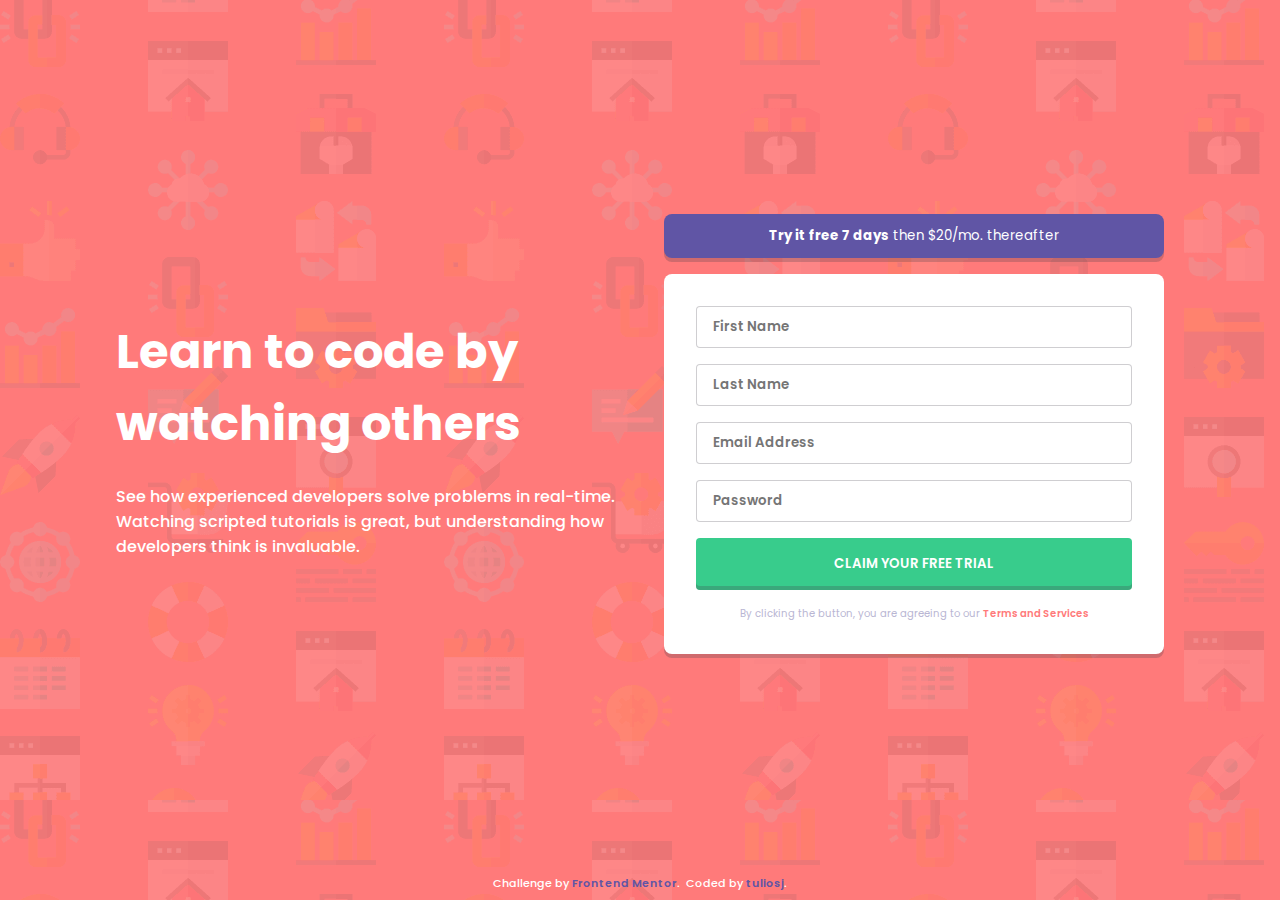
==== intro-component-with-signup-form/index.html @ a2db4cce "Better folders" ====
<!DOCTYPE html>
<html lang="en">
  <head>
    <meta charset="UTF-8" />
    <meta name="viewport" content="width=device-width, initial-scale=1.0" />
    <!-- displays site properly based on user's device -->

    <link
      rel="icon"
      type="image/png"
      sizes="32x32"
      href="./images/favicon-32x32.png"
    />

    <title>Frontend Mentor | Intro component with sign up form</title>

    <link
      href="https://fonts.googleapis.com/css2?family=Poppins:wght@400;500;600;700&display=swap"
      rel="stylesheet"
    />
    <link rel="stylesheet" href="styles.css" />
  </head>
  <body>
    <div class="container">
      <div class="content">
        <div class="description">
          <h1>
            Learn to code by watching others
          </h1>
          <p>
            See how experienced developers solve problems in real-time. Watching
            scripted tutorials is great, but understanding how developers think
            is invaluable.
          </p>
        </div>
        <div class="form-column">
          <button class="try-it" onclick="location.href='#'">
            <b>Try it free 7 days</b> then $20/mo. thereafter
          </button>
          <form action="#">
            <div class="input-group">
              <input
                type="text"
                maxlength="100"
                name="first-name"
                id="first-name"
                placeholder="First Name"
                onblur="validate('first-name')"
                required
              />
            </div>
            <div class="input-group">
              <input
                type="text"
                maxlength="100"
                name="last-name"
                id="last-name"
                placeholder="Last Name"
                onblur="validate('last-name')"
                required
              />
            </div>
            <div class="input-group">
              <input
                type="email"
                maxlength="100"
                name="email"
                id="email"
                placeholder="Email Address"
                onblur="validate('email')"
                required
              />
            </div>
            <div class="input-group">
              <input
                type="password"
                maxlength="100"
                name="password"
                id="password"
                placeholder="Password"
                onblur="validate('password')"
                required
              />
            </div>
            <button class="submit-button" type="submit">
              Claim your free trial
            </button>
            <span class="helper"
              >By clicking the button, you are agreeing to our
              <a href="#">Terms and Services</a></span
            >
          </form>
        </div>
      </div>

      <footer>
        <p class="attribution">
          Challenge by
          <a
            href="https://www.frontendmentor.io/challenges/intro-component-with-signup-form-5cf91bd49edda32581d28fd1"
            target="_blank"
            >Frontend Mentor</a
          >.&nbsp; Coded by <a href="https://github.com/tuliosj">tuliosj</a>.
        </p>
      </footer>
    </div>
  </body>
  <script src="https://code.jquery.com/jquery-3.5.1.min.js"></script>
  <script src="./scripts.js"></script>
</html>
---- intro-component-with-signup-form/styles.css ----
/* Colors */
:root {
  --red: hsl(0, 100%, 74%);
  --green: hsl(154, 59%, 51%);
  --light-green: hsl(154, 59%, 61%);
  --blue: hsl(248, 32%, 49%);
  --light-blue: hsl(248, 32%, 59%);
  --dark-blue: hsl(249, 10%, 26%);
  --dark-blue-alpha: hsla(249, 10%, 26%, 0.25);
  --grayish-blue: hsl(246, 25%, 77%);
}

/* Body */
html {
  height: 100vh;
}

body {
  background-color: var(--red);
  background-image: url("./images/bg-intro-desktop.png");
  font-family: "Poppins", sans-serif;
  font-size: 16px;
  margin: 0;
  min-height: 100vh;
}

.container {
  display: flex;
  flex-direction: column;

  min-height: 100vh;
}

.content {
  display: flex;
  justify-content: center;
  flex-wrap: wrap;

  flex-grow: 2;
}

.content > * {
  display: flex;
  flex-direction: column;
  justify-content: center;

  margin: 24px;
}

footer {
  display: flex;
  align-items: center;
  justify-content: center;

  color: #fff;
}

.attribution {
  font-size: 11px;
  text-align: center;
}

.attribution a {
  color: var(--blue);
}

/* Descriptive Text */

.description {
  color: #fff;
  max-width: 500px;
}

h1 {
  font-weight: 700;
  font-size: 48px;
  margin: 16px 0;
}

p {
  font-weight: 500;
  margin: 8px 0;
}

/* Form column */

.form-column {
  display: flex;
  justify-content: center;
  flex-direction: column;
}

.form-column > * {
  margin: 8px 0;
  border-radius: 8px;
  box-shadow: 0 4px var(--dark-blue-alpha);
}

.try-it {
  background-color: var(--blue);
  padding: 12px;
}

.try-it a {
  color: #fff;
  font-size: 16px;
  font-weight: 400;
}

.try-it:hover,
.try-it:focus {
  background-color: var(--light-blue);
}

button {
  color: #fff;
  text-align: center;
  font-family: "Poppins", sans-serif;
  border: none;
}

button:focus {
  outline: none;
}

button:active {
  outline: none;
  transform: translateY(4px);
  box-shadow: 0px 0px;
}

/* Card */

form {
  background-color: #fff;
  display: flex;
  flex-direction: column;
  padding: 24px;
}

form > * {
  margin: 8px;
}

.input-group {
  display: flex;
  flex-direction: column;
}

.input-group > * {
  flex-grow: 2;
}

input {
  min-height: 24px;
  padding: 8px 16px;
  border-radius: 4px;
  border: 1px solid var(--dark-blue-alpha);

  font-family: "Poppins", sans-serif;
  font-weight: 600;
  color: var(--dark-blue);
  caret-color: var(--blue);
}

input:focus {
  border: 1px solid var(--blue);
  outline: none;
}

.invalid-input {
  margin: 4px;

  color: var(--red);
  font-size: 12px;
  text-align: right;
}

.submit-button {
  background-color: var(--green);
  padding: 16px;

  border-radius: 4px;
  box-shadow: 0px -4px var(--dark-blue-alpha) inset;

  font-weight: 600;
  text-align: center;
  text-transform: uppercase;
}

.submit-button:hover,
.submit-button:focus {
  background-color: var(--light-green);
}

/* Text Helper */

.helper {
  color: var(--grayish-blue);
  font-size: 10px;
  text-align: center;
}

a {
  font-weight: 600;
  text-decoration: none;
  color: var(--red);
}

a:focus {
  outline: none;
  text-decoration: underline;
}

/* Responsiveness */

/* card size */
@media (min-width: 548px) {
  .form-column {
    min-width: 500px;
  }
}
@media (max-width: 548px) {
  .form-column {
    width: 100vh;
  }
}

/* vertical mode */
@media (max-width: 1095px) {
  body {
    background-image: url("./images/bg-intro-mobile.png");
  }
  .description {
    text-align: center;
  }
  h1 {
    font-size: 28px;
  }
  .try-it {
    padding: 12px 72px;
  }
  form {
    padding: 8px;
  }
}
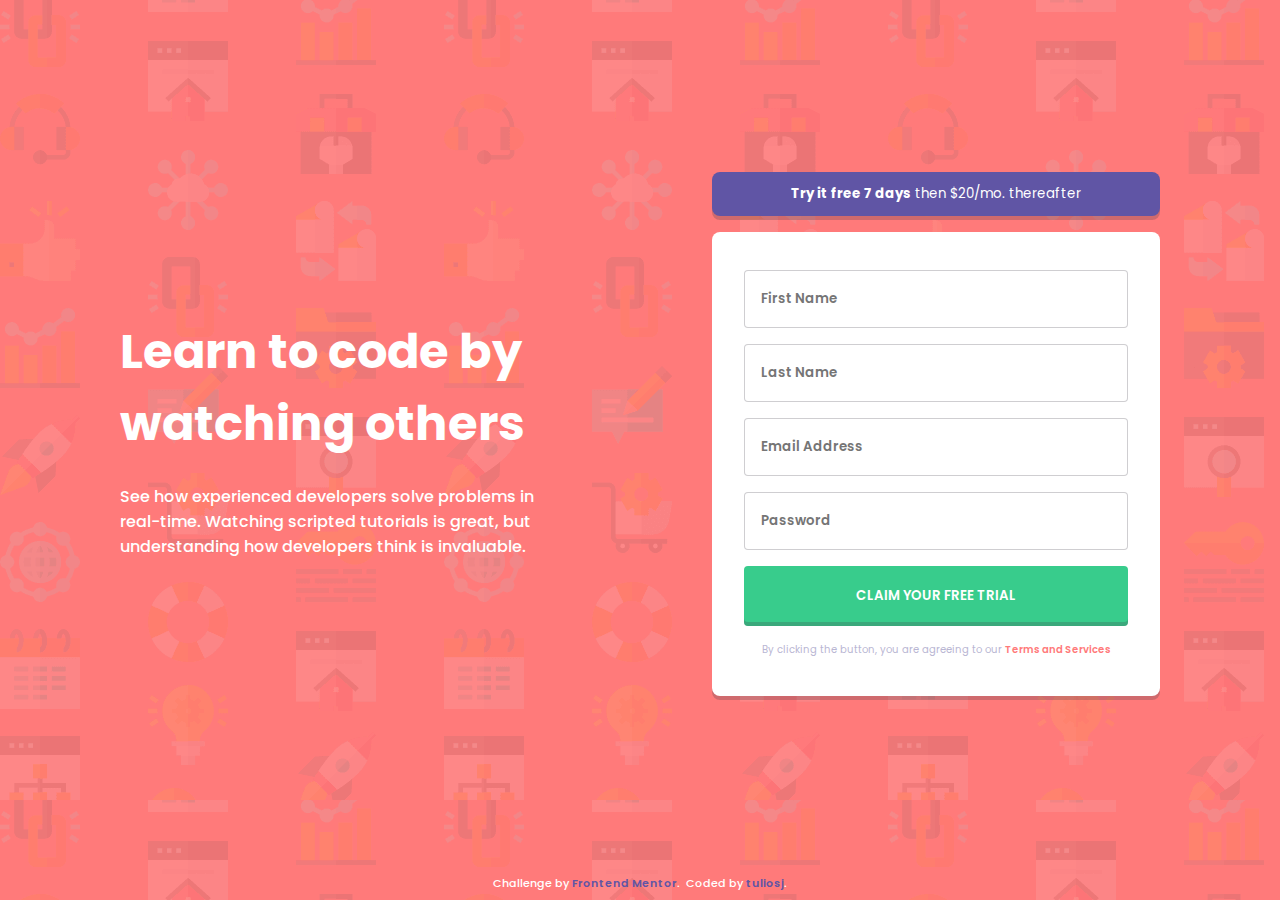
==== commit c4711fff: "Aria labels; Responsiveness" ====
--- a/intro-component-with-signup-form/index.html
+++ b/intro-component-with-signup-form/index.html
@@ -18,6 +18,11 @@
       href="https://fonts.googleapis.com/css2?family=Poppins:wght@400;500;600;700&display=swap"
       rel="stylesheet"
     />
+
+    <script>
+      const vh = window.innerHeight * 0.01;
+      document.documentElement.style.setProperty("--vh", `${vh}px`);
+    </script>
     <link rel="stylesheet" href="styles.css" />
   </head>
   <body>
@@ -35,7 +40,7 @@
         </div>
         <div class="form-column">
           <button class="try-it" onclick="location.href='#'">
-            <b>Try it free 7 days</b> then $20/mo. thereafter
+            <strong>Try it free 7 days</strong> then $20/mo. thereafter
           </button>
           <form action="#">
             <div class="input-group">
@@ -45,6 +50,7 @@
                 name="first-name"
                 id="first-name"
                 placeholder="First Name"
+                aria-label="First Name"
                 onblur="validate('first-name')"
                 required
               />
@@ -56,6 +62,7 @@
                 name="last-name"
                 id="last-name"
                 placeholder="Last Name"
+                aria-label="Last Name"
                 onblur="validate('last-name')"
                 required
               />
@@ -67,6 +74,7 @@
                 name="email"
                 id="email"
                 placeholder="Email Address"
+                aria-label="Email Address"
                 onblur="validate('email')"
                 required
               />
@@ -78,6 +86,7 @@
                 name="password"
                 id="password"
                 placeholder="Password"
+                aria-label="Password"
                 onblur="validate('password')"
                 required
               />
--- a/intro-component-with-signup-form/styles.css
+++ b/intro-component-with-signup-form/styles.css
@@ -1,5 +1,7 @@
 /* Colors */
 :root {
+  font-size: 62.5%;
+
   --red: hsl(0, 100%, 74%);
   --green: hsl(154, 59%, 51%);
   --light-green: hsl(154, 59%, 61%);
@@ -13,15 +15,17 @@
 /* Body */
 html {
   height: 100vh;
+  height: calc(var(--vh, 1vh) * 100);
 }
 
 body {
   background-color: var(--red);
   background-image: url("./images/bg-intro-desktop.png");
   font-family: "Poppins", sans-serif;
-  font-size: 16px;
+  font-size: 1.6rem;
   margin: 0;
   min-height: 100vh;
+  min-height: calc(var(--vh, 1vh) * 100);
 }
 
 .container {
@@ -29,22 +33,24 @@
   flex-direction: column;
 
   min-height: 100vh;
+  min-height: calc(var(--vh, 1vh) * 100);
 }
 
 .content {
   display: flex;
+  justify-content: space-evenly;
+  flex-wrap: wrap;
+
+  flex-grow: 2;
+}
+
+.content > * {
+  display: flex;
+  flex-direction: column;
+  flex-basis: 35%;
   justify-content: center;
-  flex-wrap: wrap;
-
-  flex-grow: 2;
-}
-
-.content > * {
-  display: flex;
-  flex-direction: column;
-  justify-content: center;
-
-  margin: 24px;
+
+  margin: 2.4rem;
 }
 
 footer {
@@ -56,7 +62,7 @@
 }
 
 .attribution {
-  font-size: 11px;
+  font-size: 1.1rem;
   text-align: center;
 }
 
@@ -68,18 +74,18 @@
 
 .description {
   color: #fff;
-  max-width: 500px;
+  max-width: 50rem;
 }
 
 h1 {
   font-weight: 700;
-  font-size: 48px;
-  margin: 16px 0;
+  font-size: 4.8rem;
+  margin: 1.6rem 0;
 }
 
 p {
   font-weight: 500;
-  margin: 8px 0;
+  margin: 0.8rem 0;
 }
 
 /* Form column */
@@ -91,19 +97,19 @@
 }
 
 .form-column > * {
-  margin: 8px 0;
-  border-radius: 8px;
-  box-shadow: 0 4px var(--dark-blue-alpha);
+  margin: 0.8rem 0;
+  border-radius: 0.8rem;
+  box-shadow: 0 0.4rem var(--dark-blue-alpha);
 }
 
 .try-it {
   background-color: var(--blue);
-  padding: 12px;
+  padding: 1.2rem;
 }
 
 .try-it a {
   color: #fff;
-  font-size: 16px;
+  font-size: 1.6rem;
   font-weight: 400;
 }
 
@@ -125,8 +131,8 @@
 
 button:active {
   outline: none;
-  transform: translateY(4px);
-  box-shadow: 0px 0px;
+  transform: translateY(0.4rem);
+  box-shadow: 0 0;
 }
 
 /* Card */
@@ -135,11 +141,11 @@
   background-color: #fff;
   display: flex;
   flex-direction: column;
-  padding: 24px;
+  padding: 3rem 2.4rem;
 }
 
 form > * {
-  margin: 8px;
+  margin: 0.8rem;
 }
 
 .input-group {
@@ -152,10 +158,10 @@
 }
 
 input {
-  min-height: 24px;
-  padding: 8px 16px;
-  border-radius: 4px;
-  border: 1px solid var(--dark-blue-alpha);
+  min-height: 4rem;
+  padding: 0.8rem 1.6rem;
+  border-radius: 0.4rem;
+  border: 0.1rem solid var(--dark-blue-alpha);
 
   font-family: "Poppins", sans-serif;
   font-weight: 600;
@@ -164,24 +170,40 @@
 }
 
 input:focus {
-  border: 1px solid var(--blue);
-  outline: none;
-}
-
-.invalid-input {
-  margin: 4px;
+  border: 0.1rem solid var(--blue);
+  outline: none;
+}
+
+.invalid {
+  border: 0.1rem solid var(--red);
+}
+
+.invalid-helper {
+  position: relative;
+  display: flex;
+  justify-content: flex-end;
+}
+
+.invalid-helper > em {
+  margin: 0.4rem;
 
   color: var(--red);
-  font-size: 12px;
+  font-size: 1.2rem;
   text-align: right;
+}
+
+.invalid-helper > img {
+  position: absolute;
+  bottom: 3.5rem;
+  right: 1.7rem;
 }
 
 .submit-button {
   background-color: var(--green);
-  padding: 16px;
-
-  border-radius: 4px;
-  box-shadow: 0px -4px var(--dark-blue-alpha) inset;
+  padding: 2rem;
+
+  border-radius: 0.4rem;
+  box-shadow: 0 -0.4rem var(--dark-blue-alpha) inset;
 
   font-weight: 600;
   text-align: center;
@@ -197,7 +219,7 @@
 
 .helper {
   color: var(--grayish-blue);
-  font-size: 10px;
+  font-size: 1rem;
   text-align: center;
 }
 
@@ -212,22 +234,12 @@
   text-decoration: underline;
 }
 
-/* Responsiveness */
-
-/* card size */
-@media (min-width: 548px) {
-  .form-column {
-    min-width: 500px;
-  }
-}
-@media (max-width: 548px) {
-  .form-column {
-    width: 100vh;
-  }
-}
-
 /* vertical mode */
-@media (max-width: 1095px) {
+@media (max-width: 60em) {
+  .content {
+    flex-direction: column;
+    align-items: center;
+  }
   body {
     background-image: url("./images/bg-intro-mobile.png");
   }
@@ -235,12 +247,15 @@
     text-align: center;
   }
   h1 {
-    font-size: 28px;
+    font-size: 2.8rem;
   }
   .try-it {
-    padding: 12px 72px;
+    padding: 1.2rem 7.2rem;
   }
   form {
-    padding: 8px;
-  }
-}
+    padding: 0.8rem;
+  }
+  .form-column {
+    width: 90vw;
+  }
+}
